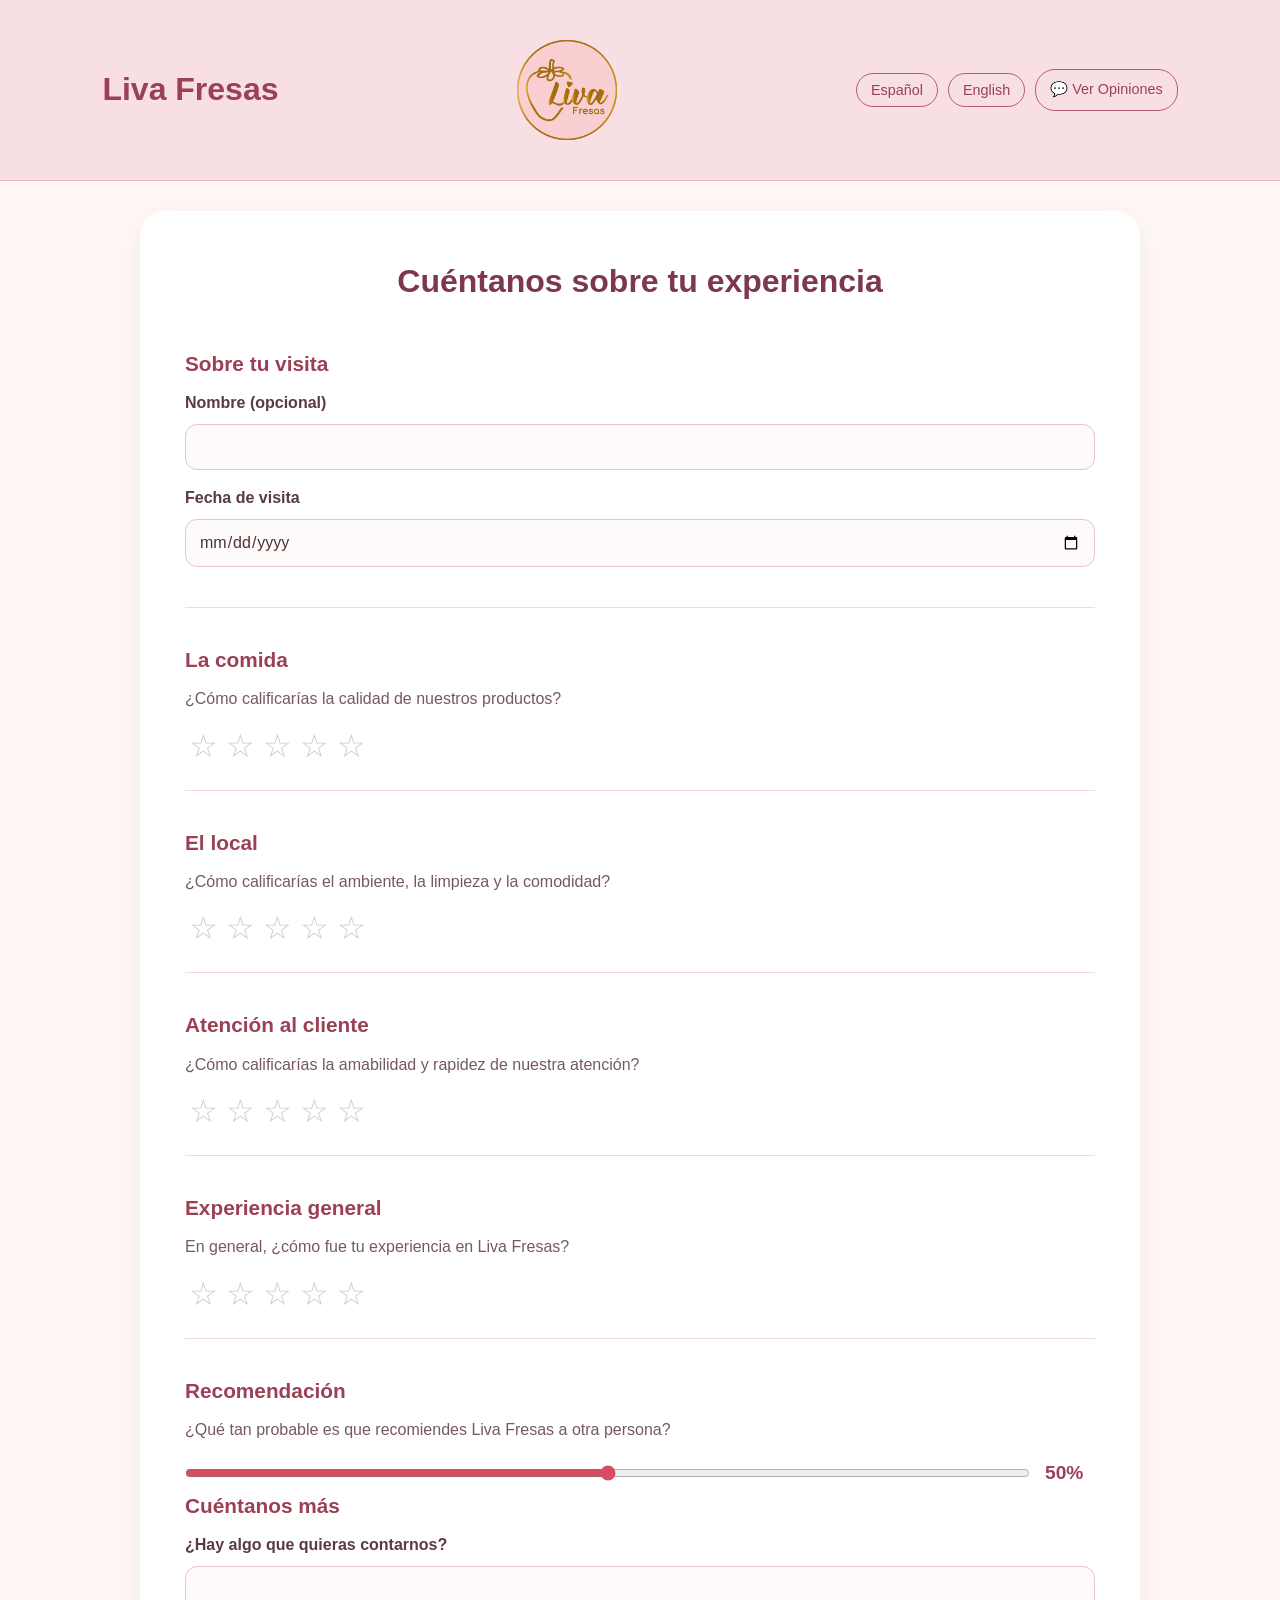
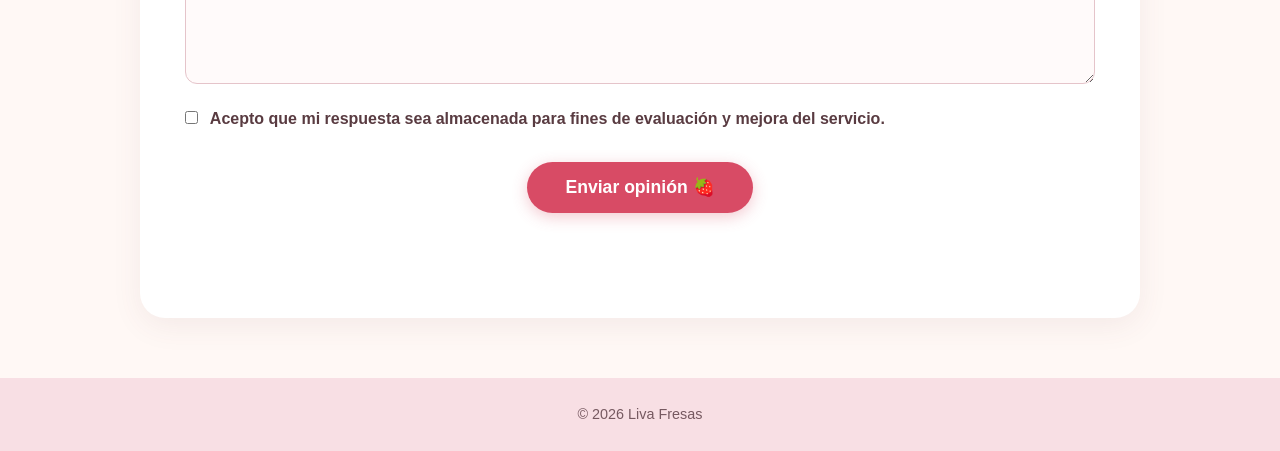
==== index.html @ 53f99c23 "Add files via upload" ====
<!DOCTYPE html>
<html lang="es">
<head>
    <meta charset="UTF-8">
    <meta name="viewport" content="width=device-width, initial-scale=1.0">
    <title>Liva Fresas | Encuesta de satisfacción</title>
    <!-- Conexión con nuestro archivo CSS -->
    <link rel="stylesheet" href="style.css">
</head>

<body>

    <!-- ENCABEZADO -->
    <header>
        <h1>Liva Fresas</h1>
        <img src="logoliva.png" alt="Logo liva fresas" id="logoliva">

        <!-- Cambio de idioma -->
        <nav>
    <button id="espanol">Español</button>
    <button id="ingles">English</button>
    <a href="comentarios.html" id="btn-comentarios">💬 Ver Opiniones</a>
</nav>
        </nav>
    </header>

    <!-- PRESENTACIÓN -->
    <main>
        <section id="encuesta">

            <h2 id="titulo-encuesta">
                Cuéntanos sobre tu experiencia
            </h2>

            <form>
                <div>
                    <h3 id="titulo-visita">Sobre tu visita</h3>

                    <label for="nombre" id="label-nombre">
                        Nombre (opcional)
                    </label>
                    <input type="text" id="nombre" name="nombre">

                    <label for="fecha" id="label-fecha">
                        Fecha de visita
                    </label>
                    <input type="date" id="fecha" name="fecha">
                </div>

                <div>
                    <h3 id="titulo-comida">La comida</h3>
                    <p id="pregunta-comida">
                        ¿Cómo calificarías la calidad de nuestros productos?
                    </p>
                    <div id="calificacion-comida"></div>
                </div>

                <div>
                    <h3 id="titulo-local">El local</h3>
                    <p id="pregunta-local">
                        ¿Cómo calificarías el ambiente, la limpieza y la comodidad?
                    </p>
                    <div id="calificacion-local"></div>
                </div>

                <div>
                    <h3 id="titulo-atencion">Atención al cliente</h3>
                    <p id="pregunta-atencion">
                        ¿Cómo calificarías la amabilidad y rapidez de nuestra atención?
                    </p>
                    <div id="calificacion-atencion"></div>
                </div>

                <div>
                    <h3 id="titulo-general">Experiencia general</h3>
                    <p id="pregunta-general">
                        En general, ¿cómo fue tu experiencia en Liva Fresas?
                    </p>
                    <div id="calificacion-general"></div>
                </div>

                <div>
            <h3 id="titulo-nps">Recomendación</h3>

            <p id="pregunta-nps">
                ¿Qué tan probable es que recomiendes
                Liva Fresas a otra persona?
            </p>

            <div id="nps-contenedor">
                <input type="range" id="nps-range" min="0" max="100" value="50" step="5">
                <span id="nps-valor">50%</span>
            </div>

                <div>
                    <h3 id="titulo-comentario">Cuéntanos más</h3>
                    <label for="comentario" id="label-comentario">
                        ¿Hay algo que quieras contarnos?
                    </label>
                    <textarea id="comentario" name="comentario" rows="5"></textarea>
                </div>

                <div>
                    <label>
                        <input type="checkbox" id="privacidad" required>
                        <span id="texto-privacidad">
                            Acepto que mi respuesta sea almacenada para fines de evaluación y mejora del servicio.
                        </span>
                    </label>
                </div>

                <button type="submit" id="enviar">
                    Enviar opinión 🍓
                </button>
            </form>

        </section>
    </main>

    <!-- PIE DE PÁGINA -->
    <footer>
        <p>© 2026 Liva Fresas</p>
    </footer>

    <!-- Conexión con el archivo JavaScript -->
    <script src="java.js"></script>
</body>
</html>
---- style.css ----
* {
    box-sizing: border-box;
    margin: 0;
    padding: 0;
}

body {
    font-family: Montserrat, sans-serif;
    background-color: #fff8f5;
    color: #4b3035;
    line-height: 1.6;
}

/* ENCABEZADO */
header {
    background-color: #f8dfe4;
    padding: 20px 8%;
    display: flex;
    justify-content: space-between;
    align-items: center;
    border-bottom: 1px solid #e8b8c2;
}

#logoliva {
    width: 140px;
    height: auto;
    padding: 5px;
}

header h1 {
    color: #9b4055;
    font-size: 2rem;
}

nav {
    display: flex;
    align-items: center;
    gap: 10px;
}

nav button {
    background-color: transparent;
    border: 1px solid #b95c70;
    color: #9b4055;
    padding: 8px 14px;
    border-radius: 20px;
    cursor: pointer;
    font-family: inherit;
    font-size: 0.9rem;
    transition: all 0.3s ease;
}

nav button:hover {
    background-color: #b95c70;
    color: white;
}

#btn-comentarios {
    display: inline-flex;
    align-items: center;
    background-color: transparent;
    border: 1px solid #b95c70;
    color: #9b4055;
    padding: 8px 14px;
    border-radius: 20px;
    text-decoration: none;
    font-size: 0.9rem;
    font-family: inherit;
    transition: all 0.3s ease;
}

#btn-comentarios:hover {
    background-color: #b95c70;
    color: white;
}

/* CONTENIDO PRINCIPAL */
main {
    width: 90%;
    max-width: 1000px;
    margin: 30px auto;
}

/* ENCUESTA */
#encuesta {
    background-color: #ffffff;
    padding: 45px;
    border-radius: 25px;
    box-shadow: 0 8px 30px rgba(120, 70, 80, 0.08);
    margin-bottom: 60px;
}

#encuesta > h2 {
    text-align: center;
    color: #7d394b;
    margin-bottom: 40px;
    font-size: 2rem;
}

/* SECCIONES DEL FORMULARIO */
form > div {
    margin-bottom: 35px;
    padding-bottom: 25px;
    border-bottom: 1px solid #f0d9dd;
}

form > div:last-of-type {
    border-bottom: none;
}

form h3 {
    color: #9b4055;
    font-size: 1.3rem;
    margin-bottom: 10px;
}

form p {
    color: #765960;
    margin-bottom: 15px;
}

/* ESTRELLAS INTERACTIVAS */
.contenedor-estrellas {
    display: flex;
    gap: 8px;
    margin-top: 5px;
}

.btn-estrella {
    font-size: 32px;
    border: none;
    background: none;
    cursor: pointer;
    color: #cccccc;
    transition: color 0.2s ease, transform 0.1s ease;
    padding: 0 4px;
}

.btn-estrella:hover,
.btn-estrella.activa {
    color: #FFD700;
}

.btn-estrella:hover {
    transform: scale(1.2);
}

/* SLIDER NPS */
#nps-contenedor {
    display: flex;
    align-items: center;
    gap: 15px;
}

#nps-range {
    flex: 1;
    accent-color: #d84b65;
    cursor: pointer;
}

#nps-valor {
    font-weight: bold;
    color: #9b4055;
    font-size: 1.2rem;
    min-width: 50px;
}

/* CAMPOS DE TEXTO */
form label {
    display: block;
    margin-bottom: 8px;
    color: #593b41;
    font-weight: bold;
}

input[type="text"],
input[type="date"],
textarea {
    width: 100%;
    padding: 13px;
    margin-bottom: 15px;
    border: 1px solid #e5c4ca;
    border-radius: 12px;
    background-color: #fffafa;
    color: #4b3035;
    font-family: inherit;
    font-size: 1rem;
}

textarea {
    resize: vertical;
}

input:focus,
textarea:focus {
    outline: none;
    border-color: #b95c70;
    box-shadow: 0 0 0 3px rgba(185, 92, 112, 0.15);
}

/* PRIVACIDAD Y BOTÓN ENVIAR */
#privacidad {
    width: auto;
    margin-right: 8px;
    accent-color: #d84b65;
}

#enviar {
    display: block;
    margin: 30px auto 0 auto;
    background-color: #d84b65;
    color: white;
    font-size: 1.1rem;
    font-weight: bold;
    padding: 15px 38px;
    border-radius: 30px;
    border: none;
    cursor: pointer;
    box-shadow: 0 4px 15px rgba(216, 75, 101, 0.3);
    transition: all 0.3s ease;
}

#enviar:hover {
    background-color: #ba324b;
    transform: translateY(-3px);
    box-shadow: 0 6px 20px rgba(216, 75, 101, 0.4);
}

/* SECCIÓN DE OPINIONES DE CLIENTES */
#seccion-opiniones {
    background-color: #ffffff;
    padding: 45px;
    border-radius: 25px;
    box-shadow: 0 8px 30px rgba(120, 70, 80, 0.08);
    margin: 20px 0 60px 0;
}

#seccion-opiniones h2 {
    text-align: center;
    color: #7d394b;
    font-size: 2rem;
    margin-bottom: 10px;
}

.subtitulo-seccion {
    text-align: center;
    color: #765960;
    margin-bottom: 35px;
}

.tarjeta-vacia {
    text-align: center;
    padding: 40px 20px;
    background-color: #fff8f5;
    border-radius: 15px;
    color: #765960;
    font-size: 1.1rem;
}

.tarjeta-opinion {
    background-color: #fff8f5;
    border-left: 6px solid #b95c70;
    padding: 22px;
    border-radius: 18px;
    margin-bottom: 25px;
    box-shadow: 0 4px 12px rgba(0, 0, 0, 0.03);
    transition: transform 0.2s ease;
}

.tarjeta-opinion:hover {
    transform: translateY(-2px);
}

.header-tarjeta {
    display: flex;
    justify-content: space-between;
    align-items: center;
    margin-bottom: 15px;
    border-bottom: 1px solid #f0d9dd;
    padding-bottom: 10px;
}

.nombre-cliente {
    font-weight: bold;
    color: #7d394b;
    font-size: 1.1rem;
}

.fecha-visita {
    color: #8c6a72;
    font-size: 0.9rem;
}

.detalles-calificacion {
    display: flex;
    flex-wrap: wrap;
    gap: 15px;
    background-color: #ffffff;
    padding: 12px 18px;
    border-radius: 12px;
    margin-bottom: 15px;
    font-size: 0.95rem;
    color: #593b41;
}

.estrellas-doradas {
    color: #FFD700;
    font-size: 1.1rem;
    letter-spacing: 2px;
}

.porcentaje-badge {
    background-color: #f8dfe4;
    color: #9b4055;
    padding: 2px 10px;
    border-radius: 12px;
    font-weight: bold;
}

.comentario-cliente {
    color: #4b3035;
    font-style: italic;
    font-size: 1.05rem;
    line-height: 1.6;
    background-color: #ffffff;
    padding: 15px;
    border-radius: 12px;
    border: 1px dashed #e5c4ca;
}

.footer-tarjeta {
    text-align: right;
    margin-top: 10px;
    font-size: 0.8rem;
    color: #a08088;
}

/* PIE DE PÁGINA */
footer {
    text-align: center;
    background-color: #f8dfe4;
    color: #765960;
    padding: 25px;
    font-size: 0.9rem;
}

/* DISEÑO PARA CELULARES */
@media (max-width: 600px) {
    header {
        flex-direction: column;
        gap: 15px;
        text-align: center;
    }

    #encuesta, #seccion-opiniones {
        padding: 25px 20px;
    }

    .detalles-calificacion {
        flex-direction: column;
        gap: 8px;
    }
}
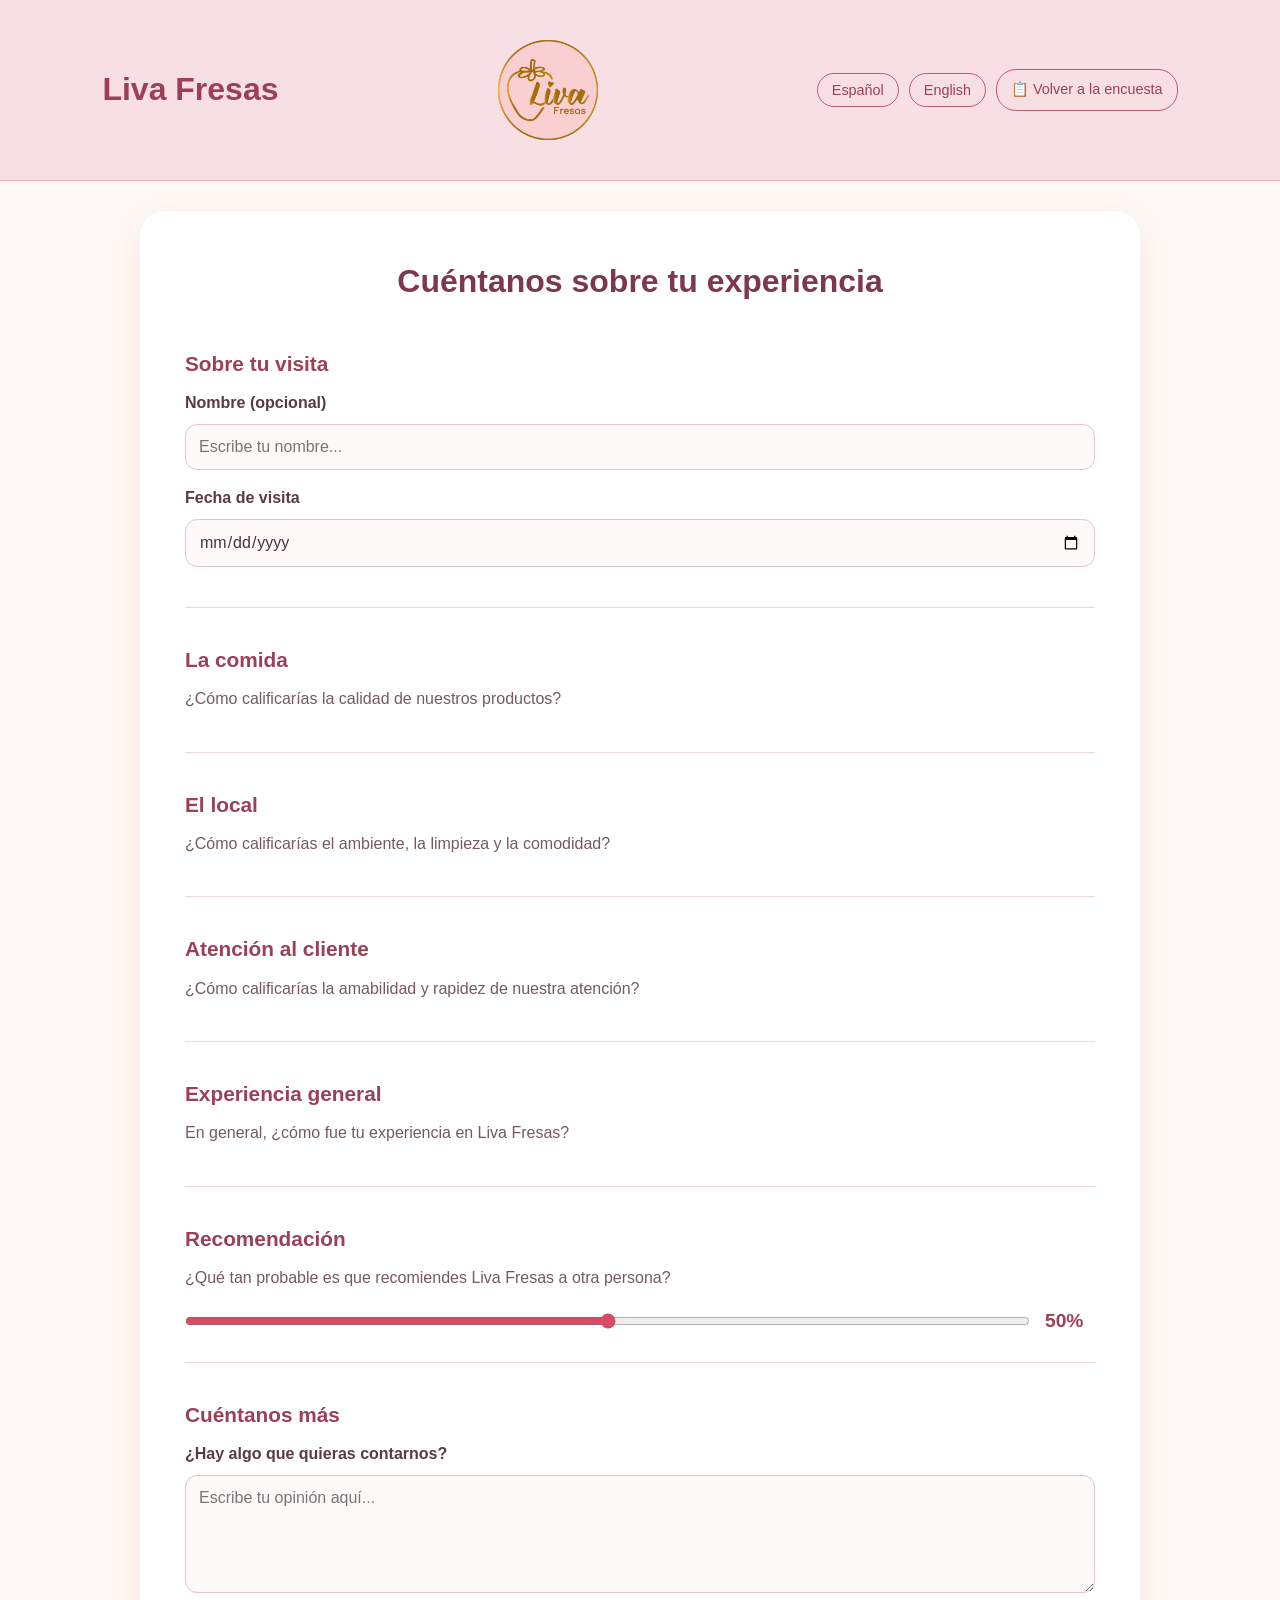
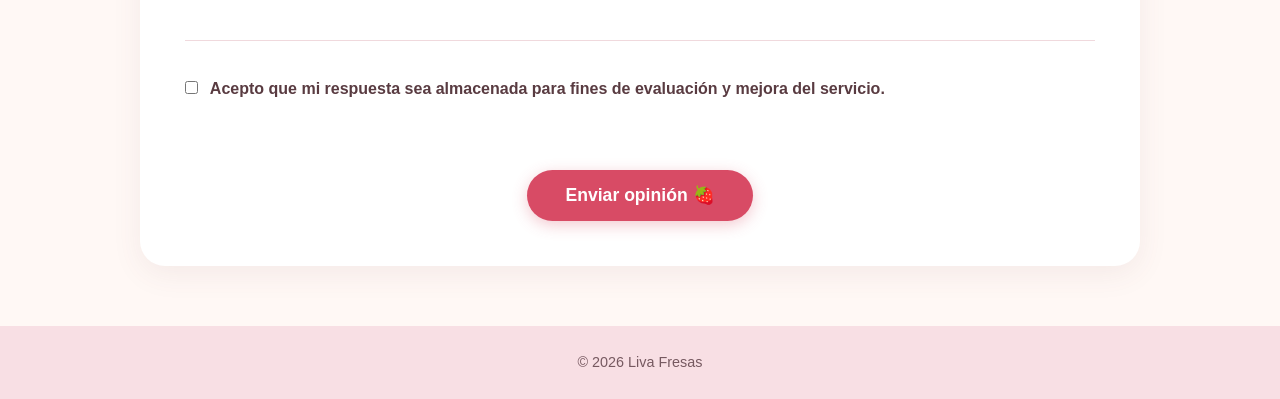
==== commit a38865bc: "Update index.html" ====
--- a/index.html
+++ b/index.html
@@ -4,125 +4,93 @@
     <meta charset="UTF-8">
     <meta name="viewport" content="width=device-width, initial-scale=1.0">
     <title>Liva Fresas | Encuesta de satisfacción</title>
-    <!-- Conexión con nuestro archivo CSS -->
     <link rel="stylesheet" href="style.css">
 </head>
-
 <body>
 
-    <!-- ENCABEZADO -->
     <header>
         <h1>Liva Fresas</h1>
-        <img src="logoliva.png" alt="Logo liva fresas" id="logoliva">
+        <img src="logoliva.png" alt="Logo Liva Fresas" id="logoliva">
 
-        <!-- Cambio de idioma -->
         <nav>
-    <button id="espanol">Español</button>
-    <button id="ingles">English</button>
-    <a href="comentarios.html" id="btn-comentarios">💬 Ver Opiniones</a>
-</nav>
+            <button id="espanol" type="button">Español</button>
+            <button id="ingles" type="button">English</button>
+            <a href="comentarios.html" id="btn-comentarios">💬 Ver Opiniones</a>
         </nav>
     </header>
 
-    <!-- PRESENTACIÓN -->
     <main>
         <section id="encuesta">
 
-            <h2 id="titulo-encuesta">
-                Cuéntanos sobre tu experiencia
-            </h2>
+            <h2 id="titulo-encuesta">Cuéntanos sobre tu experiencia</h2>
 
-            <form>
+            <form id="formulario-encuesta">
                 <div>
                     <h3 id="titulo-visita">Sobre tu visita</h3>
 
-                    <label for="nombre" id="label-nombre">
-                        Nombre (opcional)
-                    </label>
-                    <input type="text" id="nombre" name="nombre">
+                    <label for="nombre" id="label-nombre">Nombre (opcional)</label>
+                    <input type="text" id="nombre" name="nombre" placeholder="Escribe tu nombre...">
 
-                    <label for="fecha" id="label-fecha">
-                        Fecha de visita
-                    </label>
+                    <label for="fecha" id="label-fecha">Fecha de visita</label>
                     <input type="date" id="fecha" name="fecha">
                 </div>
 
                 <div>
                     <h3 id="titulo-comida">La comida</h3>
-                    <p id="pregunta-comida">
-                        ¿Cómo calificarías la calidad de nuestros productos?
-                    </p>
-                    <div id="calificacion-comida"></div>
+                    <p id="pregunta-comida">¿Cómo calificarías la calidad de nuestros productos?</p>
+                    <div id="calificacion-comida" class="contenedor-estrellas"></div>
                 </div>
 
                 <div>
                     <h3 id="titulo-local">El local</h3>
-                    <p id="pregunta-local">
-                        ¿Cómo calificarías el ambiente, la limpieza y la comodidad?
-                    </p>
-                    <div id="calificacion-local"></div>
+                    <p id="pregunta-local">¿Cómo calificarías el ambiente, la limpieza y la comodidad?</p>
+                    <div id="calificacion-local" class="contenedor-estrellas"></div>
                 </div>
 
                 <div>
                     <h3 id="titulo-atencion">Atención al cliente</h3>
-                    <p id="pregunta-atencion">
-                        ¿Cómo calificarías la amabilidad y rapidez de nuestra atención?
-                    </p>
-                    <div id="calificacion-atencion"></div>
+                    <p id="pregunta-atencion">¿Cómo calificarías la amabilidad y rapidez de nuestra atención?</p>
+                    <div id="calificacion-atencion" class="contenedor-estrellas"></div>
                 </div>
 
                 <div>
                     <h3 id="titulo-general">Experiencia general</h3>
-                    <p id="pregunta-general">
-                        En general, ¿cómo fue tu experiencia en Liva Fresas?
-                    </p>
-                    <div id="calificacion-general"></div>
+                    <p id="pregunta-general">En general, ¿cómo fue tu experiencia en Liva Fresas?</p>
+                    <div id="calificacion-general" class="contenedor-estrellas"></div>
                 </div>
 
                 <div>
-            <h3 id="titulo-nps">Recomendación</h3>
-
-            <p id="pregunta-nps">
-                ¿Qué tan probable es que recomiendes
-                Liva Fresas a otra persona?
-            </p>
-
-            <div id="nps-contenedor">
-                <input type="range" id="nps-range" min="0" max="100" value="50" step="5">
-                <span id="nps-valor">50%</span>
-            </div>
+                    <h3 id="titulo-nps">Recomendación</h3>
+                    <p id="pregunta-nps">¿Qué tan probable es que recomiendes Liva Fresas a otra persona?</p>
+                    <div id="nps-contenedor">
+                        <input type="range" id="nps-range" min="0" max="100" value="50" step="5">
+                        <span id="nps-valor">50%</span>
+                    </div>
+                </div>
 
                 <div>
                     <h3 id="titulo-comentario">Cuéntanos más</h3>
-                    <label for="comentario" id="label-comentario">
-                        ¿Hay algo que quieras contarnos?
-                    </label>
-                    <textarea id="comentario" name="comentario" rows="5"></textarea>
+                    <label for="comentario" id="label-comentario">¿Hay algo que quieras contarnos?</label>
+                    <textarea id="comentario" name="comentario" rows="5" placeholder="Escribe tu opinión aquí..."></textarea>
                 </div>
 
                 <div>
                     <label>
                         <input type="checkbox" id="privacidad" required>
-                        <span id="texto-privacidad">
-                            Acepto que mi respuesta sea almacenada para fines de evaluación y mejora del servicio.
-                        </span>
+                        <span id="texto-privacidad">Acepto que mi respuesta sea almacenada para fines de evaluación y mejora del servicio.</span>
                     </label>
                 </div>
 
-                <button type="submit" id="enviar">
-                    Enviar opinión 🍓
-                </button>
+                <button type="submit" id="enviar">Enviar opinión 🍓</button>
             </form>
 
         </section>
     </main>
 
-    <!-- PIE DE PÁGINA -->
     <footer>
         <p>© 2026 Liva Fresas</p>
     </footer>
 
-    <!-- Conexión con el archivo JavaScript -->
     <script src="java.js"></script>
 </body>
-</html>+</html>
